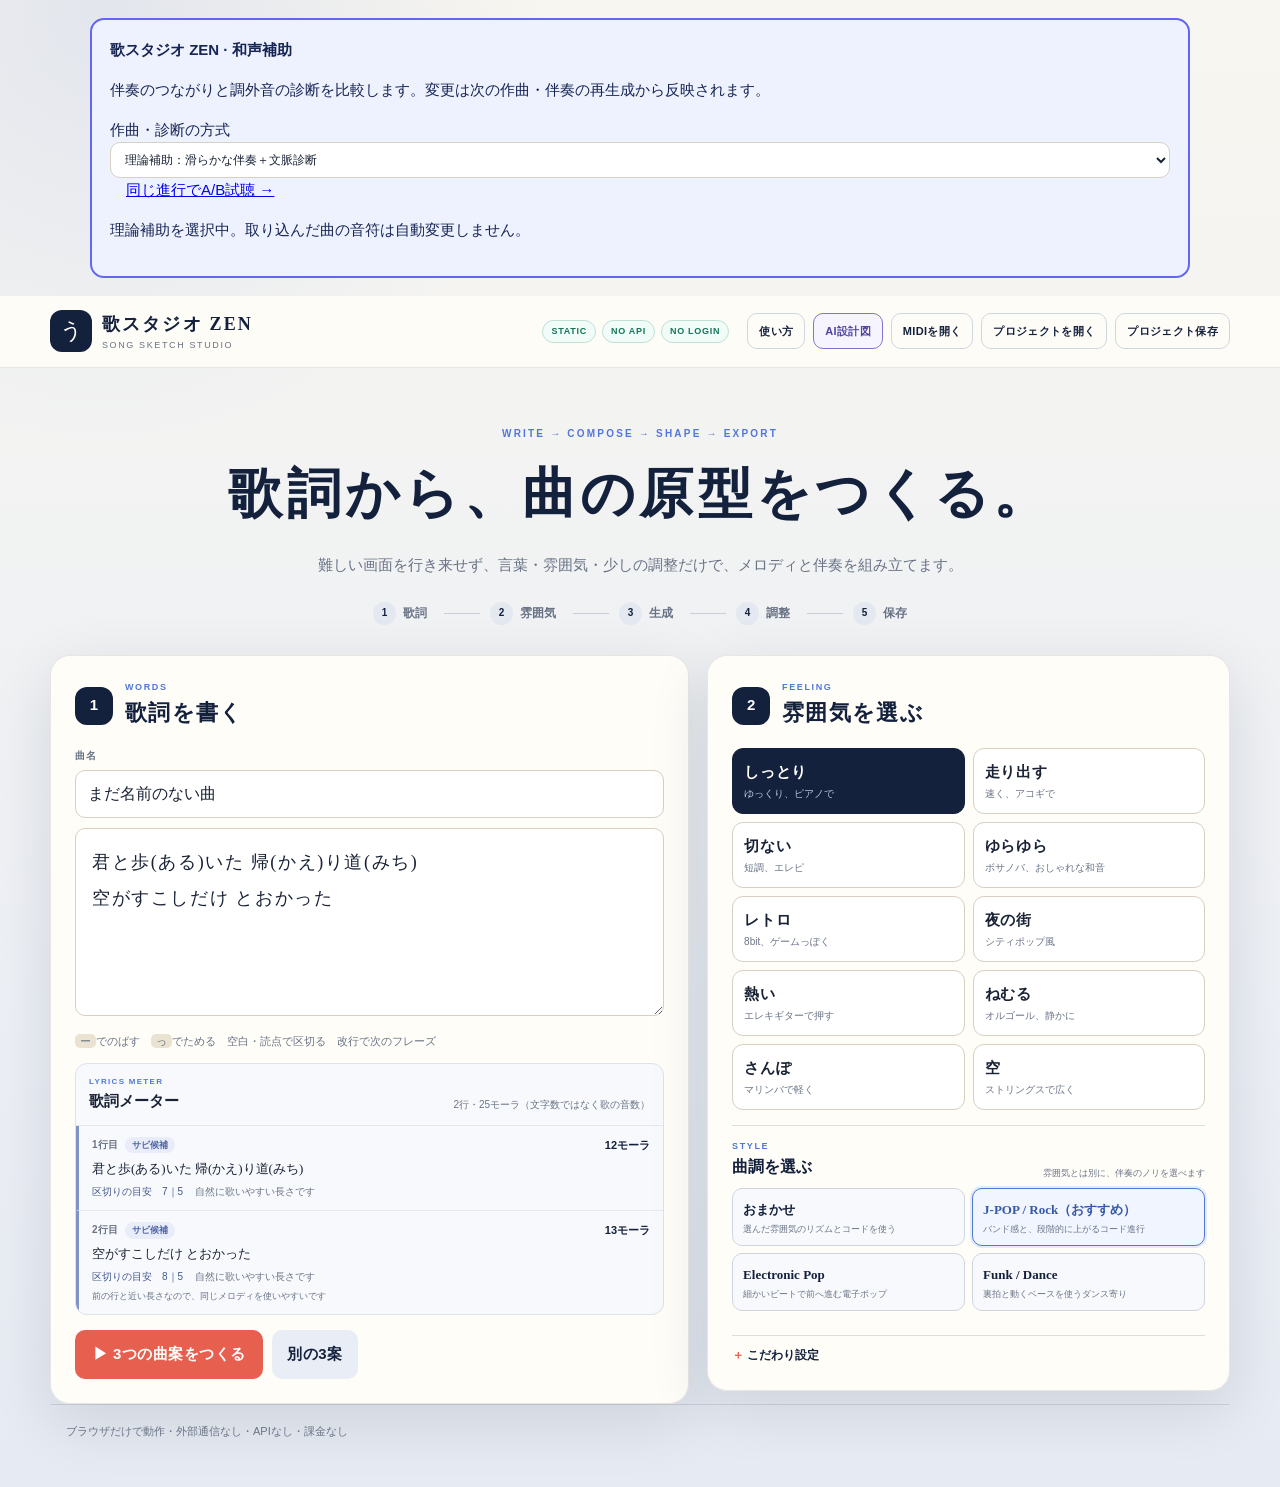
==== index.html @ c8cbc48b "Release Song Studio ZEN for browser use" ====
<!DOCTYPE html>
<html lang="ja">
<head>
<meta charset="UTF-8">
<meta name="viewport" content="width=device-width, initial-scale=1.0">
<meta name="theme-color" content="#14213d">
<title>歌スタジオ ZEN — 歌詞から曲をつくる</title>
<link rel="stylesheet" href="css/style.css">
</head>
<body>
<section style="max-width:1100px;margin:18px auto;padding:18px;background:#eef2ff;border:2px solid #6366f1;border-radius:14px;color:#172554" aria-label="和声ラボ">
  <strong>歌スタジオ ZEN · 和声補助</strong>
  <p>伴奏のつながりと調外音の診断を比較します。変更は次の作曲・伴奏の再生成から反映されます。</p>
  <label for="harmonyMode">作曲・診断の方式 </label>
  <select id="harmonyMode"><option value="enhanced">理論補助：滑らかな伴奏＋文脈診断</option><option value="original">従来の処理</option></select>
  <a href="compare.html" style="margin-left:16px">同じ進行でA/B試聴 →</a>
  <p id="harmonyModeStatus" role="status">理論補助を選択中。取り込んだ曲の音符は自動変更しません。</p>
</section>
<div class="app-shell">
  <header class="topbar">
    <a class="brand" href="index.html" aria-label="うた原稿 STUDIO ホーム">
      <span class="brand-mark">う</span>
      <span><strong>歌スタジオ ZEN</strong><small>SONG SKETCH STUDIO</small></span>
    </a>
    <div class="privacy-badges" aria-label="動作方式">
      <span>STATIC</span><span>NO API</span><span>NO LOGIN</span>
    </div>
    <div class="top-actions">
      <button class="button ghost compact" id="helpBtn">使い方</button>
      <button class="button ghost compact blueprint-launch" id="blueprintBtn">AI設計図</button>
      <input id="blueprintFile" type="file" accept=".utagenkou-blueprint.json,.json,application/json" hidden>
      <button class="button ghost compact" id="loadMidiBtn">MIDIを開く</button>
      <input id="midiFile" type="file" accept=".mid,.midi,audio/midi,audio/x-midi" hidden>
      <button class="button ghost compact" id="loadProjectBtn">プロジェクトを開く</button>
      <input id="projectFile" type="file" accept=".utagenkou.json,.json,application/json" hidden>
      <button class="button ghost compact" id="saveProjectBtn">プロジェクト保存</button>
    </div>
  </header>

  <main class="wrap">
    <section class="intro">
      <p class="eyebrow">WRITE → COMPOSE → SHAPE → EXPORT</p>
      <h1>歌詞から、曲の原型をつくる。</h1>
      <p>難しい画面を行き来せず、言葉・雰囲気・少しの調整だけで、メロディと伴奏を組み立てます。</p>
      <ol class="flow" aria-label="作曲の流れ">
        <li><span>1</span>歌詞</li><li><span>2</span>雰囲気</li><li><span>3</span>生成</li><li><span>4</span>調整</li><li><span>5</span>保存</li>
      </ol>
    </section>

    <div class="setup-grid">
      <section class="panel lyric-panel" aria-labelledby="lyricsHeading">
        <div class="section-heading">
          <span class="step-number">1</span>
          <div><p>WORDS</p><h2 id="lyricsHeading">歌詞を書く</h2></div>
        </div>
        <label class="title-label" for="titleInput">曲名</label>
        <input class="title-input" id="titleInput" value="まだ名前のない曲" maxlength="60">
        <textarea id="lyrics" spellcheck="false" aria-label="歌詞">君と歩(ある)いた 帰(かえ)り道(みち)
空がすこしだけ とおかった</textarea>
        <p class="hint"><code>ー</code>でのばす　<code>っ</code>でためる　空白・読点で区切る　改行で次のフレーズ</p>
        <section class="lyrics-meter" aria-labelledby="lyricsMeterHeading">
          <div class="meter-head">
            <div><span>LYRICS METER</span><h3 id="lyricsMeterHeading">歌詞メーター</h3></div>
            <div class="meter-head-actions">
              <small id="meterSummary">入力すると歌いやすい区切りを表示します</small>
              <button type="button" class="meter-toggle" id="meterToggleBtn" hidden>全行を表示</button>
            </div>
          </div>
          <div class="meter-list" id="count" aria-live="polite"></div>
        </section>
        <p class="warn" id="warn" hidden></p>
        <div class="compose-actions">
          <button class="button primary large" id="makeBtn"><span>▶</span> 3つの曲案をつくる</button>
          <button class="button secondary" id="reMelodyBtn">別の3案</button>
        </div>
      </section>

      <section class="panel mood-panel" aria-labelledby="moodHeading">
        <div class="section-heading">
          <span class="step-number">2</span>
          <div><p>FEELING</p><h2 id="moodHeading">雰囲気を選ぶ</h2></div>
        </div>
        <div class="moods" id="moods"></div>
        <section class="style-picker" aria-labelledby="styleHeading">
          <div class="style-picker-head">
            <div><p>STYLE</p><h3 id="styleHeading">曲調を選ぶ</h3></div>
            <small>雰囲気とは別に、伴奏のノリを選べます</small>
          </div>
          <div class="styles" id="styles"></div>
        </section>
        <div class="detail" id="detail"></div>
        <details class="tweak">
          <summary>こだわり設定</summary>
          <div class="tweak-grid">
            <label class="arrangement-template-control">曲テンプレート<select id="arrangementTemplateSel"></select><small id="arrangementTemplateNote"></small></label>
            <label>基準の音<select id="keySel" aria-label="基準の音"></select></label>
            <label>調<select id="modeSel"><option value="major">明るい調</option><option value="minor">暗い調</option></select></label>
            <label>コード進行<select id="progSel"></select></label>
            <label>リズム<select id="rhythmSel"></select></label>
            <label>メロディ<select id="motionSel"><option value="auto">雰囲気に合わせる</option><option value="smooth">なめらか</option><option value="leapy">よく跳ぶ</option></select></label>
            <label>音域<select id="rangeSel"><option value="low">低め</option><option value="middle" selected>ふつう</option><option value="high">高め</option></select></label>
            <label class="bpm-control">速さ <span id="bpmVal">80 BPM</span><input id="bpmSel" type="range" min="60" max="110" step="2"></label>
          </div>
          <button class="button ghost" id="resetTweak">雰囲気の初期設定に戻す</button>
        </details>
      </section>
    </div>

    <section class="audio-dev-panel" id="audioDevPanel" hidden aria-labelledby="audioDevHeading">
      <div>
        <p class="eyebrow">SOUNDFONT PLAYBACK</p>
        <h2 id="audioDevHeading">好きな楽器音で曲を聴く</h2>
        <p>作曲結果とMIDIは変えず、再生音源だけを切り替えます。選んだSoundFontはこの端末内だけで読み込み、外部へ送信しません。</p>
      </div>
      <label>再生バックエンド
        <select id="audioBackendSel">
          <option value="current">Current Synth</option>
          <option value="spessasynth">SpessaSynth + SoundFont</option>
        </select>
      </label>
      <label class="soundfont-file-label">ローカルSoundFont
        <input id="soundFontFile" type="file" accept=".sf2,.sf3,.dls">
        <span class="audio-cache-row">
          <span><input id="rememberSoundFont" type="checkbox" checked> この端末に記憶する</span>
          <button id="forgetSoundFont" type="button">記憶を消す</button>
        </span>
      </label>
      <div class="audio-dev-state">
        <strong id="audioBackendStatus">Current Synth</strong>
        <small>Song fingerprint: <code id="audioSongFingerprint">未生成</code></small>
      </div>
    </section>

    <section class="studio" id="studio" aria-labelledby="studioHeading" hidden>
      <div class="studio-header">
        <div>
          <p class="eyebrow">CURRENT SONG</p>
          <h2 id="studioHeading"><span id="stageName">まだ名前のない曲</span></h2>
          <p id="transportStatus">音符を上下にドラッグして、メロディを直せます。</p>
        </div>
        <div class="transport">
          <button class="button play" id="playBtn">▶ 再生</button>
          <button class="button vocal-export" id="vocalScoreBtn">NEUTRINO譜面</button>
          <button class="button ghost" id="exportBtn">MIDIを書き出す</button>
          <button class="button ghost" id="exportMixBtn">WAVを書き出す</button>
        </div>
      </div>
      <section class="candidate-chooser" id="candidateChooser" aria-labelledby="candidateHeading">
        <div>
          <p class="eyebrow">THREE SKETCHES</p>
          <h3 id="candidateHeading">まず、近い案を選ぶ</h3>
          <p>選ぶと編集する案が切り替わります。再生して比べ、近い案から整えられます。</p>
        </div>
        <div class="candidate-list" id="candidateList" aria-live="polite"></div>
      </section>
      <section class="midi-import-summary" id="midiImportSummary" hidden aria-live="polite"></section>
      <section class="midi-checkup" id="midiCheckup" hidden aria-live="polite">
        <div id="midiCheckupBody"></div>
        <button type="button" class="button ghost compact" id="midiRepairBtn" hidden>直せるところを直す</button>
      </section>
      <div class="scroller" id="scroller"><canvas id="cv" aria-label="歌詞とメロディの編集画面"></canvas></div>

      <section class="quick-shape" aria-labelledby="quickShapeHeading">
        <div>
          <p class="eyebrow">QUICK SHAPE</p>
          <h3 id="quickShapeHeading">むずかしい操作なしで整える</h3>
          <p>気になる方向だけ押してください。細かい編集は下の「もっと細かく」で開けます。</p>
        </div>
        <div class="quick-shape-actions">
          <button class="button secondary" id="motifBtn">反復を強める</button>
          <button class="button secondary" id="chorusLiftBtn">サビを少し高く</button>
          <button class="button ghost" id="newCandidatesBtn">別の3案を出す</button>
        </div>
      </section>

      <details class="advanced-tools">
        <summary><strong>もっと細かく調整</strong><span>楽器・音の高さ・コード・ドラム・NEUTRINO</span></summary>
      <div class="editors">
        <article class="editor-card instrument-card">
          <div class="instrument-title-row">
            <div class="editor-heading"><span>INSTRUMENTS</span><h3>楽器編成を選ぶ</h3></div>
            <label class="ensemble-label">編成テンプレート<select id="ensembleSel"></select></label>
          </div>
          <p>各パートの楽器を別々に選べます。チェックを外すと、そのパートは再生とMIDI出力から外れます。</p>
          <p id="arrangementLayerNote" class="arrangement-layer-note" hidden></p>
          <div class="instrument-grid">
            <label class="track-control">
              <span><input type="checkbox" id="melodyEnabled" checked> メロディ</span>
              <select id="melodyInstrument"></select>
            </label>
            <label class="track-control">
              <span><input type="checkbox" id="chordEnabled" checked> コード</span>
              <select id="chordInstrument"></select>
            </label>
            <label class="track-control">
              <span><input type="checkbox" id="bassEnabled" checked> ベース</span>
              <select id="bassInstrument"></select>
            </label>
            <label class="track-control">
              <span><input type="checkbox" id="drumEnabled" checked> ドラム</span>
              <select id="drumKit"></select>
            </label>
          </div>
        </article>

        <article class="editor-card vocal-card">
          <div class="editor-heading"><span>NEUTRINO VOCAL</span><h3>歌声を重ねる</h3></div>
          <p>このツールから譜面を渡し、NEUTRINOが作ったWAVを戻します。外部通信はありません。</p>
          <div class="vocal-flow">
            <div><b>1</b><button class="button vocal-export" id="vocalScoreBtn2">MusicXMLを保存</button><small>NEUTRINO用の歌詞入り譜面</small></div>
            <span>→</span>
            <div><b>2</b><strong>別のPCソフトで歌声生成</strong><small>NEUTRINO等は別途用意（このページには含みません）</small></div>
            <span>→</span>
            <div><b>3</b><button class="button secondary" id="vocalFileBtn">歌声WAVを開く</button><small id="vocalStatus">歌声はまだありません</small></div>
          </div>
          <input id="vocalFile" type="file" accept=".wav,audio/wav,audio/x-wav" hidden>
          <div class="vocal-controls">
            <label>WAV先頭の空白<select id="vocalLeadSel"><option value="16" selected>1小節（推奨）</option><option value="0">空白なし</option><option value="8">2拍</option></select></label>
            <label>歌声音量 <span id="vocalVolumeVal">100%</span><input id="vocalVolume" type="range" min="0" max="150" value="100" step="5"></label>
            <button class="button ghost" id="removeVocalBtn" disabled>歌声を外す</button>
          </div>
          <p class="vocal-note">歌声WAVを読み込むと、再生時だけメロディ楽器を消音して伴奏と重ねます。MIDIにはメロディを残します。スマホでは作成済みのWAVを選んでください。</p>
        </article>

        <article class="editor-card melody-card">
          <div class="editor-heading"><span>MELODY</span><h3>メロディを整える</h3></div>
          <p>音符は譜面上で上下にドラッグできます。全体の高さはボタンで調整できます。</p>
          <div class="nudge-grid">
            <button class="button ghost" id="melodyOctaveDown">−1オクターブ</button>
            <button class="button ghost" id="melodyDown">少し低く</button>
            <button class="button ghost" id="melodyUp">少し高く</button>
            <button class="button ghost" id="melodyOctaveUp">＋1オクターブ</button>
          </div>
        </article>

        <article class="editor-card chord-card">
          <div class="editor-heading"><span>CHORDS</span><h3>コードを選ぶ</h3></div>
          <p>小節ごとの響きを変えます。メロディはそのまま残ります。</p>
          <div class="chord-editor" id="chordEditor"></div>
        </article>

        <article class="editor-card drum-card">
          <div class="editor-heading"><span>RHYTHM</span><h3>ドラムを打ち込む</h3></div>
          <p>16個のマスが1小節です。押した場所を曲全体のリズムとして繰り返します。</p>
          <div class="drum-grid" id="drumGrid"></div>
        </article>
      </div>
      </details>
    </section>
  </main>

  <footer>
    <span>ブラウザだけで動作・外部通信なし・APIなし・課金なし</span>
  </footer>
</div>

<dialog class="help-dialog" id="helpDialog" aria-labelledby="helpHeading">
  <div class="help-dialog-head">
    <div><p class="eyebrow">QUICK START</p><h2 id="helpHeading">30秒で曲をつくる</h2></div>
    <button type="button" class="dialog-close" id="helpCloseBtn" aria-label="使い方を閉じる">×</button>
  </div>
  <ol class="help-steps">
    <li><b>手元のMIDIを開く場合</b><span>上部の「MIDIを開く」から選ぶと、各トラック・楽器番号・Velocity・ドラムを保ったまま再生できます。</span></li>
    <li><b>歌詞を書く</b><span>改行ごとに歌のフレーズになります。読めない漢字だけ <code>未来(みらい)</code> のように読みを付けます。</span></li>
    <li><b>雰囲気を選ぶ</b><span>最初は「こだわり設定」を開かなくても大丈夫です。</span></li>
    <li><b>3つの曲案をつくる</b><span>A・B・Cを再生して、いちばん近い案を選びます。</span></li>
    <li><b>少しだけ整える</b><span>「反復を強める」「サビを少し高く」、または音符の上下ドラッグを使います。</span></li>
    <li><b>保存する</b><span>MIDIは他の作曲ソフトへ、MusicXMLはNEUTRINOへ渡せます。</span></li>
  </ol>
  <p class="help-safety">このアプリはブラウザ内だけで動きます。外部通信・API契約・ログイン・利用料金はありません。</p>
  <button type="button" class="button primary" id="helpStartBtn">歌詞から始める</button>
</dialog>

<dialog class="help-dialog blueprint-dialog" id="blueprintDialog" aria-labelledby="blueprintHeading">
  <div class="help-dialog-head">
    <div>
      <p class="eyebrow">AI SONG BLUEPRINT</p>
      <h2 id="blueprintHeading">GPT / Geminiの曲案を開く</h2>
    </div>
    <button type="button" class="dialog-close" id="blueprintCloseBtn" aria-label="AI設計図を閉じる">×</button>
  </div>
  <p class="blueprint-intro">Codex・ClaudeなどのAIに専用JSONを書いてもらい、ここへ貼ります。音符を検査し、楽器で試聴してMIDIへ保存できます。歌声生成ソフト用の譜面も書き出せます。</p>
  <div class="blueprint-flow" aria-label="AI設計図の使い方">
    <span><b>1</b> 指示をコピー</span><i>→</i><span><b>2</b> AIへ依頼</span><i>→</i><span><b>3</b> JSONを貼る</span><i>→</i><span><b>4</b> 曲を開く</span>
  </div>
  <label class="blueprint-text-label" for="blueprintText">UtaGenkou Song Blueprint v1</label>
  <textarea id="blueprintText" class="blueprint-text" spellcheck="false" placeholder="ここへJSONを貼り付けてください"></textarea>
  <div class="blueprint-status" id="blueprintStatus" role="status" aria-live="polite">まだ設計図は開いていません。</div>
  <div class="blueprint-tools">
    <button type="button" class="button ghost" id="blueprintPromptBtn">GPT / Gemini用指示をコピー</button>
    <button type="button" class="button ghost" id="blueprintSampleBtn">見本を入れる</button>
    <button type="button" class="button ghost" id="blueprintFileBtn">JSONファイルを開く</button>
  </div>
  <p class="help-safety">コピー＆ペーストは手動です。このアプリからAI・API・外部サイトへ通信せず、ログインや追加料金もありません。</p>
  <div class="blueprint-actions">
    <button type="button" class="button ghost" id="blueprintCancelBtn">キャンセル</button>
    <button type="button" class="button primary" id="blueprintApplyBtn">この設計図を開く</button>
  </div>
</dialog>

<div class="toast" id="toast" role="status" aria-live="polite" hidden></div>

<script src="js/theory.js"></script>
<script src="js/mora.js"></script>
<script src="js/lyrics-analyzer.js"></script>
<script src="data/presets.js"></script>
<script src="data/styles.js"></script>
<script src="js/compose.js"></script>
<script src="js/vocal-timing.js"></script>
<script src="js/performance-pass.js"></script>
<script src="js/arrangement-template.js"></script>
<script src="js/song-sketch.js"></script>
<script src="js/smf.js"></script>
<script src="js/musicxml.js"></script>
<script src="js/midi-doctor.js"></script>
<script src="js/harmony-lab.js"></script>
<script>document.getElementById('harmonyMode').addEventListener('change', function () { UG.harmonyLab.enabled = this.value === 'enhanced'; document.getElementById('harmonyModeStatus').textContent = (UG.harmonyLab.enabled ? '理論補助' : '従来の処理') + 'を選択中。次の作曲・伴奏再生成／診断から反映します。'; });</script>
<script src="js/audio.js"></script>
<script src="js/vocal-track.js"></script>
<script src="js/wav-export.js"></script>
<script src="js/playback-engine.js"></script>
<script src="js/editor.js"></script>
<script src="js/blueprint.js"></script>
<script src="js/project.js"></script>
<script src="js/view.js"></script>
<script src="js/main.js"></script>
</body>
</html>
---- css/style.css ----
:root{
  --ink:#14213d;
  --ink-2:#263a60;
  --paper:#f6f2e8;
  --paper-2:#ebe3d2;
  --white:#fffdf8;
  --coral:#e75f4f;
  --coral-2:#f07968;
  --mint:#3ca786;
  --blue:#5177d8;
  --text:#192335;
  --muted:#697386;
  --line:#d8d0c1;
  --shadow:0 18px 60px rgba(20,33,61,.12);
  --mincho:"Hiragino Mincho ProN","Yu Mincho",YuMincho,"MS PMincho",serif;
  --gothic:"Hiragino Sans","Hiragino Kaku Gothic ProN","Yu Gothic",YuGothic,sans-serif;
  --ai:var(--ink);--ai-2:var(--ink-2);--ai-3:#344a72;
  --kami:var(--paper);--kami-2:var(--paper-2);--shu:var(--coral);--shu-2:var(--coral-2);
  --sumi:var(--text);--mizu:#3e7c93;
}

*{box-sizing:border-box;-webkit-tap-highlight-color:transparent}
html{scroll-behavior:smooth}
html,body{margin:0;min-height:100%}
body{
  color:var(--text);background:
    radial-gradient(circle at 8% 0%,rgba(81,119,216,.13),transparent 28rem),
    linear-gradient(180deg,#f8f6f0 0,#eceff5 68%,#e6eaf2 100%);
  font-family:var(--gothic);font-size:15px;line-height:1.65;
}
button,input,select,textarea{font:inherit}
button{cursor:pointer}
.app-shell{min-height:100vh}
.wrap{width:min(1180px,calc(100% - 32px));margin:0 auto}

.topbar{
  min-height:72px;padding:12px max(18px,calc((100% - 1180px)/2));
  background:rgba(255,253,248,.91);backdrop-filter:blur(16px);
  border-bottom:1px solid rgba(20,33,61,.1);display:flex;align-items:center;gap:18px;
  position:sticky;top:0;z-index:20;
}
.brand{display:flex;align-items:center;gap:10px;color:var(--ink);text-decoration:none;margin-right:auto}
.brand-mark{display:grid;place-items:center;width:42px;height:42px;border-radius:12px;background:var(--ink);color:#fff;font-family:var(--mincho);font-size:22px}
.brand strong{display:block;font-family:var(--mincho);font-size:18px;letter-spacing:.12em}
.brand small{display:block;color:var(--muted);font-size:9px;letter-spacing:.18em;margin-top:-2px}
.privacy-badges{display:flex;gap:6px}
.privacy-badges span{border:1px solid #bddfd4;background:#f1fbf8;color:#18745b;border-radius:999px;padding:3px 8px;font-size:9px;font-weight:700;letter-spacing:.08em}
.top-actions{display:flex;gap:8px}

.intro{padding:58px 0 30px;text-align:center}
.eyebrow{margin:0 0 8px;color:var(--blue);font-size:10px;font-weight:800;letter-spacing:.22em}
.intro h1{font-family:var(--mincho);font-size:clamp(30px,5vw,54px);font-weight:600;letter-spacing:.08em;margin:0;color:var(--ink)}
.intro>p:not(.eyebrow){max-width:680px;margin:14px auto 22px;color:var(--muted)}
.flow{list-style:none;display:flex;justify-content:center;align-items:center;gap:0;margin:24px 0 0;padding:0}
.flow li{display:flex;align-items:center;gap:7px;color:var(--muted);font-size:12px;font-weight:700}
.flow li:not(:last-child)::after{content:"";width:36px;height:1px;background:#c8ceda;margin:0 10px}
.flow span{display:grid;place-items:center;width:23px;height:23px;border-radius:50%;background:#e4e8f1;color:var(--ink);font-size:10px}

.setup-grid{display:grid;grid-template-columns:minmax(0,1.1fr) minmax(360px,.9fr);gap:18px;align-items:start}
.panel,.studio{background:rgba(255,253,248,.97);border:1px solid rgba(20,33,61,.1);border-radius:20px;box-shadow:var(--shadow)}
.panel{padding:24px}
.section-heading{display:flex;align-items:center;gap:12px;margin-bottom:17px}
.section-heading p,.editor-heading span{margin:0;color:var(--blue);font-size:9px;font-weight:800;letter-spacing:.18em}
.section-heading h2,.studio h2,.editor-heading h3{margin:0;color:var(--ink);font-family:var(--mincho);font-weight:600;letter-spacing:.06em}
.section-heading h2{font-size:22px}
.step-number{display:grid;place-items:center;width:38px;height:38px;border-radius:12px;background:var(--ink);color:#fff;font-weight:800}

.title-label{display:block;color:var(--muted);font-size:10px;font-weight:800;letter-spacing:.12em;margin-bottom:5px}
.title-input,textarea,select{border:1px solid var(--line);background:#fff;color:var(--text);border-radius:10px}
.title-input{width:100%;padding:10px 12px;margin-bottom:10px;font-family:var(--mincho);font-size:16px}
textarea{width:100%;min-height:188px;resize:vertical;padding:15px 16px;font-family:var(--mincho);font-size:18px;line-height:2;letter-spacing:.09em}
textarea:focus,.title-input:focus,select:focus{outline:2px solid rgba(81,119,216,.45);outline-offset:1px;border-color:var(--blue)}
.hint{font-size:11px;color:var(--muted);margin:8px 0 0}
.hint code{background:var(--paper-2);border-radius:5px;padding:1px 5px;font-family:var(--mincho)}
.lyrics-meter{margin:13px 0 0;border:1px solid #dce1ea;border-radius:12px;background:#f8f9fc;overflow:hidden}
.meter-head{display:flex;align-items:end;justify-content:space-between;gap:12px;padding:11px 13px;border-bottom:1px solid #e3e6ed}
.meter-head span{display:block;color:var(--blue);font-size:8px;font-weight:800;letter-spacing:.16em}
.meter-head h3{font-family:var(--mincho);font-size:15px;margin:1px 0 0}
.meter-head small{color:var(--muted);font-size:10px;text-align:right}
.meter-head-actions{display:flex;flex-direction:column;align-items:flex-end;gap:5px}
.meter-toggle{border:0;background:transparent;color:var(--blue);padding:0;font-size:10px;font-weight:800;cursor:pointer}
.meter-toggle:hover{text-decoration:underline}.meter-toggle[hidden]{display:none}
.meter-list{display:grid;gap:0}
.meter-list.is-collapsed .meter-row:nth-child(n+7){display:none}
.meter-row{padding:10px 13px;border-bottom:1px solid #e7e9ef;border-left:3px solid #7f93c9}
.meter-row:last-child{border-bottom:0}.meter-row.busy{border-left-color:#d29a3a}.meter-row.crowded{border-left-color:#c96658}
.meter-line{display:flex;align-items:center;gap:7px}.meter-line b{font-size:10px;color:var(--muted)}
.meter-line strong{margin-left:auto;font-size:11px;color:var(--ink)}
.meter-section{border-radius:20px;background:#e8edf9;color:#5066a6;padding:1px 7px;font-size:9px;font-weight:700}
.meter-text{font-family:var(--mincho);font-size:13px;margin:4px 0;white-space:nowrap;overflow:hidden;text-overflow:ellipsis}
.meter-detail{display:flex;flex-wrap:wrap;gap:5px 12px;font-size:10px}.meter-groups{color:#42578d}.meter-density{color:var(--muted)}
.meter-row>small{display:block;margin-top:4px;color:#657085;font-size:9px}.meter-empty{margin:0;padding:12px;color:var(--muted);font-size:11px}
.warn{background:#fff0ed;color:#a8372b;border-left:3px solid var(--coral);padding:8px 11px;border-radius:6px;font-size:12px}
.compose-actions{display:flex;gap:9px;flex-wrap:wrap;margin-top:15px}

.button{border:0;border-radius:10px;padding:10px 15px;background:var(--ink);color:#fff;font-weight:700;letter-spacing:.03em;transition:transform .12s,background .12s,box-shadow .12s}
.button:hover{background:var(--ink-2);box-shadow:0 7px 18px rgba(20,33,61,.16)}
.button:active{transform:translateY(1px)}
.button:focus-visible{outline:3px solid rgba(81,119,216,.4);outline-offset:2px}
.button.primary{background:var(--coral)}.button.primary:hover{background:var(--coral-2)}
.button.secondary{background:#e9edf5;color:var(--ink)}
.button.vocal-export{background:#6357b9}.button.vocal-export:hover{background:#5146a3}
.button.ghost{background:transparent;color:var(--ink);border:1px solid #cfd5df}.button.ghost:hover{background:#eef1f6;box-shadow:none}
.button.large{padding:12px 18px}.button.compact{padding:8px 11px;font-size:11px}.button.play{background:var(--blue)}

.moods{display:grid;grid-template-columns:repeat(2,minmax(0,1fr));gap:8px}
.mood{border:1px solid var(--line);border-radius:11px;background:#fff;color:var(--text);padding:10px 11px;text-align:left;min-height:66px}
.mood:hover{border-color:#9aaad2;background:#f7f8fb}
.mood strong{display:block;font-family:var(--mincho);font-size:15px;letter-spacing:.05em}.mood small{display:block;color:var(--muted);font-size:10px;margin-top:2px}
.mood[aria-pressed="true"]{background:var(--ink);border-color:var(--ink);color:#fff}.mood[aria-pressed="true"] small{color:#bcc7dc}
.style-picker{margin-top:15px;padding-top:13px;border-top:1px solid #e0ddd5}
.style-picker-head{display:flex;align-items:end;justify-content:space-between;gap:12px;margin-bottom:8px}
.style-picker-head p{margin:0;color:var(--blue);font-size:9px;font-weight:800;letter-spacing:.18em}
.style-picker-head h3{margin:0;color:var(--ink);font-family:var(--mincho);font-size:16px;font-weight:600}
.style-picker-head small{max-width:210px;color:var(--muted);font-size:9px;text-align:right}
.styles{display:grid;grid-template-columns:repeat(2,minmax(0,1fr));gap:7px}
.style-option{border:1px solid #cfd5df;border-radius:10px;background:#f8f9fc;color:var(--ink);padding:9px 10px;text-align:left;min-height:58px}
.style-option:hover{border-color:#8498ca;background:#fff}
.style-option strong{display:block;font-family:var(--mincho);font-size:13px}.style-option small{display:block;margin-top:2px;color:var(--muted);font-size:9px;line-height:1.4}
.style-option[aria-pressed="true"]{border-color:var(--blue);box-shadow:0 0 0 2px rgba(81,119,216,.14);background:#f1f5ff}
.style-option[aria-pressed="true"] strong{color:#3659aa}
.detail{display:flex;flex-wrap:wrap;gap:6px;margin-top:11px;color:var(--muted);font-size:11px}
.detail span{background:#edf0f6;color:#63708a;border-radius:5px;padding:2px 6px;font-size:9px;font-weight:800;letter-spacing:.08em;margin-right:-2px}
.tweak{border-top:1px solid #e0ddd5;margin-top:13px;padding-top:10px}
.tweak summary{cursor:pointer;color:var(--ink);font-weight:700;font-size:12px;list-style:none}.tweak summary::before{content:"＋ ";color:var(--coral)}.tweak[open] summary::before{content:"− "}
.tweak-grid{display:grid;grid-template-columns:repeat(2,minmax(0,1fr));gap:10px;margin:13px 0}
.tweak-grid label{display:flex;flex-direction:column;gap:4px;color:var(--muted);font-size:10px;font-weight:700;letter-spacing:.06em}
.arrangement-template-control{grid-column:1/-1}.arrangement-template-control small{display:block;margin-top:6px;color:var(--muted);font-weight:500;line-height:1.5;letter-spacing:0}.arrangement-layer-note{margin:10px 0 0;padding:10px 12px;border-radius:10px;background:#eef4ff;color:#31466d}
select{width:100%;padding:9px 10px;font-size:12px}.bpm-control span{color:var(--ink);font-family:var(--mincho);font-size:12px}.bpm-control input{width:100%;accent-color:var(--coral)}

.studio{margin:22px 0 36px;overflow:hidden}
.studio[hidden]{display:none}
.audio-dev-panel{margin:22px 0 0;padding:18px 20px;border:1px dashed #8698c4;border-radius:15px;background:#f3f6fd;display:grid;grid-template-columns:minmax(260px,1fr) 190px minmax(240px,.75fr);gap:16px;align-items:end}
.audio-dev-panel[hidden]{display:none}.audio-dev-panel h2{margin:0;color:var(--ink);font-family:var(--mincho);font-size:19px}.audio-dev-panel p:not(.eyebrow){margin:4px 0 0;color:var(--muted);font-size:10px}.audio-dev-panel>label{display:flex;flex-direction:column;gap:5px;color:var(--muted);font-size:10px;font-weight:800}.audio-dev-panel input[type="file"]{max-width:100%;font-size:10px}.audio-dev-state{display:flex;flex-direction:column;gap:2px}.audio-dev-state strong{color:var(--ink);font-size:12px}.audio-dev-state small{color:var(--muted);font-size:9px}.audio-dev-state code{color:#42578d}
.audio-cache-row{display:flex;align-items:center;justify-content:space-between;gap:8px;font-size:9px;font-weight:600}.audio-cache-row>span{display:flex;align-items:center;gap:3px}.audio-cache-row button{border:1px solid var(--line);border-radius:7px;background:#fff;color:var(--muted);padding:4px 7px;font:inherit;cursor:pointer}.audio-cache-row button:hover{color:var(--ink);border-color:#9daed4}.audio-cache-row button:disabled,.audio-cache-row input:disabled{opacity:.5;cursor:not-allowed}
.audio-dev-panel.has-builtin-soundfont .soundfont-file-label{display:none}
.studio-header{display:flex;justify-content:space-between;align-items:center;gap:16px;padding:22px 24px;border-bottom:1px solid #e1ded6}
.studio-header h2{font-size:25px}.studio-header>div>p:last-child{margin:5px 0 0;color:var(--muted);font-size:12px}
.transport{display:flex;gap:8px;flex-wrap:wrap}
.candidate-chooser{display:grid;grid-template-columns:minmax(190px,.45fr) minmax(0,1fr);gap:18px;align-items:center;padding:18px 24px;background:linear-gradient(135deg,#f7f4eb,#f3f6fc);border-bottom:1px solid #dadde5}
.candidate-chooser h3,.quick-shape h3{margin:0;color:var(--ink);font-family:var(--mincho);font-size:18px;font-weight:600;letter-spacing:.05em}
.candidate-chooser p:not(.eyebrow),.quick-shape p:not(.eyebrow){margin:4px 0 0;color:var(--muted);font-size:10px}
.candidate-list{display:grid;grid-template-columns:repeat(3,minmax(0,1fr));gap:8px}
.candidate-option{position:relative;display:grid;grid-template-columns:auto 1fr;gap:8px;align-items:center;min-height:70px;padding:10px 11px;border:1px solid #cfd5df;border-radius:12px;background:#fff;color:var(--ink);text-align:left}
.candidate-option:hover{border-color:#8498ca;background:#fafbfe}.candidate-option[aria-pressed="true"]{border-color:var(--blue);box-shadow:0 0 0 2px rgba(81,119,216,.16);background:#f4f7ff}
.candidate-letter{display:grid;place-items:center;width:30px;height:30px;border-radius:9px;background:#e8edf8;color:#405ba0;font-weight:900}.candidate-option[aria-pressed="true"] .candidate-letter{background:var(--blue);color:#fff}
.candidate-copy strong{display:block;font-family:var(--mincho);font-size:14px}.candidate-copy small{display:block;margin-top:2px;color:var(--muted);font-size:9px;line-height:1.45}
.midi-import-summary{padding:14px 24px;border-bottom:1px solid #d9dfeb;background:#f2f6ff;color:#314469;font-size:12px;line-height:1.7}
.midi-import-summary strong{display:block;color:var(--ink);font-size:14px}.midi-track-chips{display:flex;flex-wrap:wrap;gap:6px;margin-top:7px}.midi-track-chips span{padding:3px 7px;border:1px solid #cbd6ed;border-radius:999px;background:#fff;font-size:10px}
.studio.imported-midi .candidate-chooser,.studio.imported-midi .quick-shape,.studio.imported-midi .instrument-card,.studio.imported-midi .chord-card,.studio.imported-midi .drum-card{display:none}
.quick-shape{display:flex;justify-content:space-between;align-items:center;gap:18px;padding:17px 24px;border-bottom:1px solid #e1ded6;background:#fffdf8}
.quick-shape-actions{display:flex;gap:7px;flex-wrap:wrap;justify-content:flex-end}.quick-shape-actions .button{font-size:10px;padding:8px 11px}
.scroller{overflow-x:auto;overflow-y:hidden;background:var(--paper);border-bottom:1px solid #dad5ca;-webkit-overflow-scrolling:touch}
canvas{display:block;touch-action:pan-x pan-y}
.advanced-tools{border:0;background:#fffdf8}.advanced-tools>summary{display:flex;align-items:center;justify-content:space-between;gap:12px;padding:16px 24px;cursor:pointer;color:var(--ink);border-bottom:1px solid #e1ded6;list-style:none}.advanced-tools>summary::-webkit-details-marker{display:none}.advanced-tools>summary::after{content:"＋";color:var(--coral);font-size:18px}.advanced-tools[open]>summary::after{content:"−"}.advanced-tools>summary strong{font-family:var(--mincho);font-size:16px}.advanced-tools>summary span{margin-left:auto;color:var(--muted);font-size:10px}
.editors{display:grid;grid-template-columns:.8fr 1.15fr;gap:0;border-top:1px solid #e1ded6}
.editor-card{padding:22px;border-right:1px solid #e1ded6;border-bottom:1px solid #e1ded6;min-width:0}
.instrument-card,.vocal-card,.drum-card{grid-column:1/-1;border-right:0}.editor-card:nth-child(4){border-right:0}.editor-card:last-child{border-bottom:0}
.editor-heading h3{font-size:18px}.editor-card>p{color:var(--muted);font-size:11px;margin:7px 0 14px}
.instrument-title-row{display:flex;justify-content:space-between;align-items:end;gap:18px}.ensemble-label{display:flex;align-items:center;gap:8px;color:var(--muted);font-size:10px;font-weight:800}.ensemble-label select{min-width:190px}
.instrument-grid{display:grid;grid-template-columns:repeat(4,minmax(0,1fr));gap:8px}.track-control{display:flex;flex-direction:column;gap:6px;padding:10px;border:1px solid #dfe2e9;border-radius:11px;background:#f8f9fb}.track-control>span{font-size:11px;font-weight:800;color:var(--ink)}.track-control input{accent-color:var(--coral);vertical-align:-2px}
.vocal-card{background:linear-gradient(135deg,rgba(99,87,185,.08),rgba(255,253,248,.8))}.vocal-flow{display:grid;grid-template-columns:1fr auto 1fr auto 1fr;align-items:stretch;gap:9px}.vocal-flow>div{position:relative;display:flex;flex-direction:column;justify-content:center;gap:5px;min-height:88px;padding:12px 12px 12px 42px;border:1px solid #dedbef;border-radius:12px;background:rgba(255,255,255,.74)}.vocal-flow>div>b{position:absolute;left:12px;top:12px;display:grid;place-items:center;width:22px;height:22px;border-radius:50%;background:#6357b9;color:#fff;font-size:10px}.vocal-flow>div>strong{font-family:var(--mincho);font-size:13px}.vocal-flow small{color:var(--muted);font-size:9px}.vocal-flow>span{align-self:center;color:#9b94c9}.vocal-flow .button{font-size:11px;padding:8px 10px}.vocal-controls{display:grid;grid-template-columns:1fr 1fr auto;gap:10px;align-items:end;margin-top:12px}.vocal-controls label{display:flex;flex-direction:column;gap:4px;color:var(--muted);font-size:10px;font-weight:800}.vocal-controls label span{color:var(--ink)}.vocal-controls input{width:100%;accent-color:#6357b9}.vocal-note{margin-bottom:0!important;color:#6357b9!important}
.nudge-grid{display:grid;grid-template-columns:repeat(2,minmax(0,1fr));gap:7px}.nudge-grid .button{font-size:11px;padding:9px}
.chord-editor{display:grid;grid-template-columns:repeat(4,minmax(0,1fr));gap:7px}
.chord-slot{display:flex;flex-direction:column;gap:3px}.chord-slot label{font-size:9px;color:var(--muted);font-weight:800;letter-spacing:.1em}.chord-slot select{font-family:var(--mincho);font-size:13px;padding:8px}
.drum-grid{display:grid;grid-template-columns:72px repeat(16,minmax(22px,1fr));gap:4px;align-items:center;overflow-x:auto;padding-bottom:4px}
.drum-label{font-size:10px;color:var(--muted);font-weight:800}.drum-step{width:100%;min-width:24px;aspect-ratio:1;border:1px solid #d5d9e1;border-radius:6px;background:#f0f2f6;padding:0}.drum-step:hover{background:#dfe5f0}.drum-step[aria-pressed="true"]{background:var(--coral);border-color:var(--coral)}.drum-step.beat{border-left:2px solid #aab3c4}

footer{max-width:1180px;margin:0 auto 30px;padding:17px 16px;border-top:1px solid rgba(20,33,61,.12);display:flex;justify-content:space-between;gap:12px;color:var(--muted);font-size:11px}
footer a{color:var(--blue)}
.toast{position:fixed;right:18px;bottom:18px;z-index:50;background:var(--ink);color:#fff;border-radius:12px;padding:12px 16px;box-shadow:0 15px 40px rgba(20,33,61,.3);font-size:12px;max-width:340px}
.help-dialog{width:min(620px,calc(100% - 28px));max-height:calc(100vh - 32px);overflow:auto;border:0;border-radius:20px;background:#fffdf8;color:var(--text);padding:24px;box-shadow:0 28px 80px rgba(20,33,61,.3)}
.help-dialog::backdrop{background:rgba(20,33,61,.48);backdrop-filter:blur(3px)}
.help-dialog-head{display:flex;align-items:flex-start;justify-content:space-between;gap:16px}.help-dialog-head h2{margin:0;color:var(--ink);font-family:var(--mincho);font-size:25px}.help-dialog-head .eyebrow{margin-bottom:3px}
.dialog-close{border:1px solid var(--line);border-radius:50%;background:#fff;color:var(--muted);width:34px;height:34px;font-size:20px;line-height:1;cursor:pointer}.dialog-close:hover{color:var(--ink);background:#f0f2f6}
.help-steps{list-style:none;counter-reset:help-step;display:grid;gap:9px;margin:19px 0;padding:0}.help-steps li{counter-increment:help-step;position:relative;padding:11px 12px 11px 48px;border:1px solid #dfe2e9;border-radius:12px;background:#f8f9fc}.help-steps li::before{content:counter(help-step);position:absolute;left:13px;top:12px;display:grid;place-items:center;width:25px;height:25px;border-radius:8px;background:var(--ink);color:#fff;font-size:10px;font-weight:900}.help-steps b{display:block;color:var(--ink);font-family:var(--mincho);font-size:14px}.help-steps span{display:block;margin-top:2px;color:var(--muted);font-size:11px;line-height:1.65}.help-steps code{background:#eceff5;border-radius:4px;padding:1px 4px}
.help-safety{margin:0 0 16px;padding:10px 12px;border-left:3px solid #3eaa8a;border-radius:7px;background:#f0faf7;color:#39685d;font-size:11px;line-height:1.7}
.blueprint-launch{border-color:#8074cb!important;color:#5145a1!important;background:#f6f4ff!important}.blueprint-launch:hover{background:#ece9ff!important}
.blueprint-dialog{width:min(820px,calc(100% - 28px))}.blueprint-intro{margin:13px 0;color:var(--muted);font-size:12px;line-height:1.8}.blueprint-flow{display:flex;align-items:center;justify-content:center;gap:8px;flex-wrap:wrap;margin:13px 0 16px;padding:10px;border-radius:11px;background:#f1f4fb;color:#42506d;font-size:10px}.blueprint-flow span{display:flex;align-items:center;gap:5px}.blueprint-flow b{display:grid;place-items:center;width:21px;height:21px;border-radius:50%;background:#6357b9;color:#fff;font-size:9px}.blueprint-flow i{color:#9aa5bd;font-style:normal}.blueprint-text-label{display:block;margin-bottom:6px;color:var(--ink);font-size:11px;font-weight:800}.blueprint-text{display:block;width:100%;min-height:310px;resize:vertical;border:1px solid #cfd5df;border-radius:12px;background:#fbfcff;color:#1e2a42;padding:13px;font:11px/1.6 Consolas,"Cascadia Mono",monospace;tab-size:2}.blueprint-text:focus{outline:2px solid rgba(99,87,185,.22);border-color:#6357b9}.blueprint-status{margin:10px 0;padding:9px 11px;border-radius:9px;background:#f0f2f6;color:var(--muted);font-size:11px;line-height:1.6}.blueprint-status[data-kind="error"]{background:#fff0f1;color:#8c2f39}.blueprint-status[data-kind="ok"]{background:#edf9f4;color:#26664f}.blueprint-tools,.blueprint-actions{display:flex;gap:8px;flex-wrap:wrap}.blueprint-tools{margin:10px 0 14px}.blueprint-tools .button{font-size:10px;padding:8px 10px}.blueprint-actions{justify-content:flex-end}.blueprint-actions .button{min-width:130px}

@media(max-width:900px){
  .setup-grid{grid-template-columns:1fr}.audio-dev-panel{grid-template-columns:1fr 1fr}.audio-dev-panel>div:first-child{grid-column:1/-1}.editors{grid-template-columns:1fr}.editor-card,.editor-card:nth-child(4){border-right:0}.instrument-card,.vocal-card,.drum-card{grid-column:auto}.instrument-grid{grid-template-columns:repeat(2,minmax(0,1fr))}.vocal-flow{grid-template-columns:1fr}.vocal-flow>span{display:none}.vocal-controls{grid-template-columns:1fr 1fr}
  .chord-editor{grid-template-columns:repeat(2,minmax(0,1fr))}
}
@media(max-width:680px){
  .topbar{position:static;flex-wrap:wrap}.privacy-badges{order:3;width:100%}.top-actions{margin-left:auto}.top-actions .button{font-size:10px;padding:7px 8px}
  .wrap{width:min(100% - 20px,1180px)}.intro{padding:34px 0 20px}.intro h1{font-size:31px}.flow{flex-wrap:wrap;row-gap:8px}.flow li:not(:last-child)::after{width:8px;margin:0 4px}.flow li{font-size:9px}.flow span{font-size:10px}
  .panel{padding:17px;border-radius:15px}.moods{grid-template-columns:repeat(2,minmax(0,1fr))}.tweak-grid{grid-template-columns:1fr}.audio-dev-panel{grid-template-columns:1fr}.audio-dev-panel>div:first-child{grid-column:auto}.studio{border-radius:15px}.studio-header{align-items:flex-start;flex-direction:column;padding:17px}.transport{width:100%}.transport .button{flex:1;min-width:110px}.candidate-chooser{grid-template-columns:1fr;padding:17px}.candidate-list{grid-template-columns:1fr}.quick-shape{align-items:flex-start;flex-direction:column;padding:17px}.quick-shape-actions{width:100%;justify-content:flex-start}.advanced-tools>summary{padding:14px 17px}.advanced-tools>summary span{display:none}.editors .editor-card{padding:17px}.instrument-title-row{align-items:stretch;flex-direction:column;gap:10px}.ensemble-label{align-items:stretch;flex-direction:column}.ensemble-label select{min-width:0}.instrument-grid{grid-template-columns:1fr}.vocal-controls{grid-template-columns:1fr}
  .drum-grid{grid-template-columns:56px repeat(16,25px)}footer{flex-direction:column}
  .meter-head{align-items:flex-start;flex-direction:column}.meter-head-actions{align-items:flex-start}.meter-head small{text-align:left}.help-dialog{padding:18px}.help-dialog-head h2{font-size:21px}.blueprint-text{min-height:260px}.blueprint-actions .button{flex:1;min-width:0}
}
@media(max-width:420px){.moods,.styles{grid-template-columns:repeat(2,minmax(0,1fr))}.mood{min-height:58px;padding:8px}.mood strong{font-size:13px}.style-picker-head{align-items:flex-start;flex-direction:column}.style-picker-head small{text-align:left}.compose-actions .button{width:100%}.privacy-badges span{font-size:8px}}
@media(prefers-reduced-motion:reduce){*{scroll-behavior:auto!important;transition:none!important}}
@media(max-width:680px){
  body>section[aria-label="和声ラボ"]{margin:10px!important;overflow-wrap:anywhere}
  #harmonyMode{max-width:100%}
  .top-actions{width:100%;flex-wrap:wrap}
  input:not([type="range"]):not([type="checkbox"]),textarea,select{font-size:16px}
  .button,.mood,.style-option,.candidate-option{min-height:44px}
  .toast{left:10px;right:10px;max-width:none}
}
.checkup-head{display:block;margin-top:10px;color:var(--ink);font-size:13px}
.checkup-ok{margin:5px 0 0;color:#2c6b45}
.checkup-list{margin:6px 0 8px;padding-left:18px}
.checkup-list li{margin:3px 0;line-height:1.6}
.checkup-error{color:#8c2f39}
.checkup-warn{color:#7a5a1e}
.checkup-manual{margin-left:6px;padding:1px 6px;border:1px solid #cbd6ed;border-radius:999px;background:#fff;color:#5b6b88;font-size:10px}
.midi-checkup{padding:12px 24px;border-bottom:1px solid #d9dfeb;background:#fbfaf4;color:#3c4657;font-size:12px;line-height:1.7}
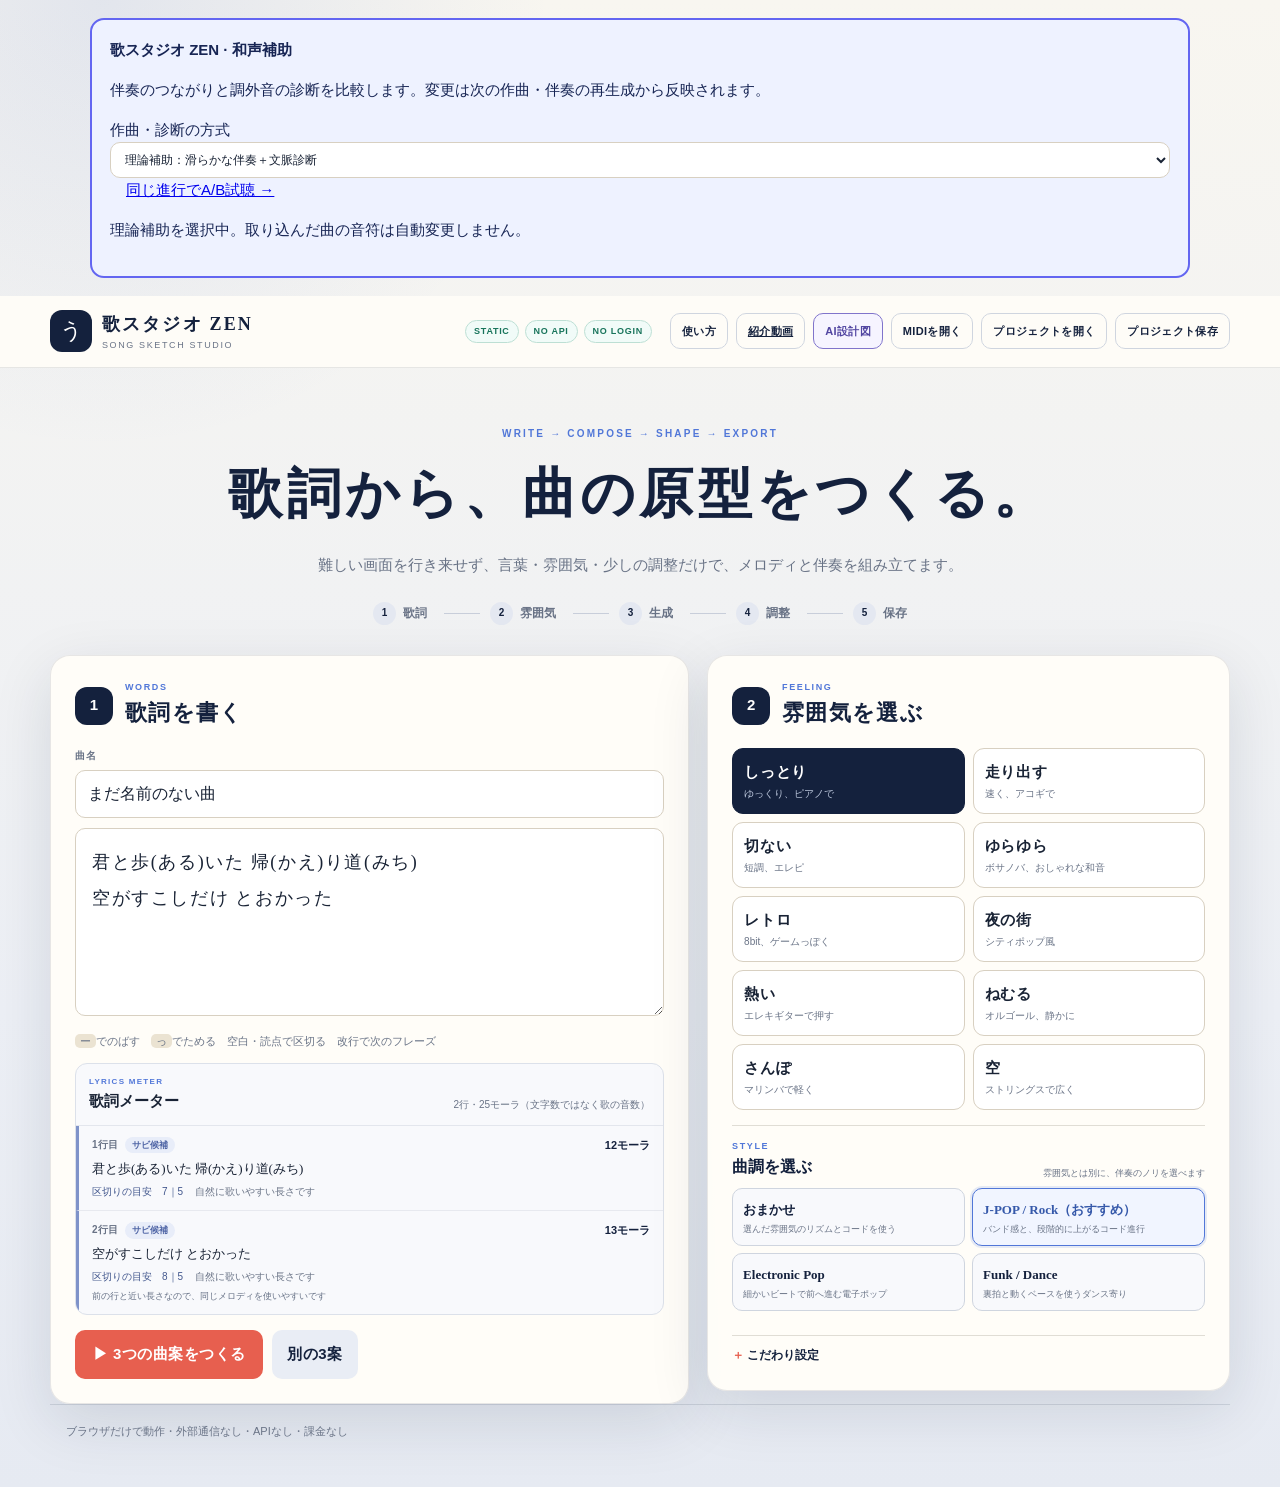
==== commit 9cb9e8f0: "Link introduction videos and distinguish local edition features" ====
--- a/index.html
+++ b/index.html
@@ -27,6 +27,7 @@
     </div>
     <div class="top-actions">
       <button class="button ghost compact" id="helpBtn">使い方</button>
+      <a class="button ghost compact" href="introduction.html">紹介動画</a>
       <button class="button ghost compact blueprint-launch" id="blueprintBtn">AI設計図</button>
       <input id="blueprintFile" type="file" accept=".utagenkou-blueprint.json,.json,application/json" hidden>
       <button class="button ghost compact" id="loadMidiBtn">MIDIを開く</button>
@@ -105,31 +106,6 @@
         </details>
       </section>
     </div>
-
-    <section class="audio-dev-panel" id="audioDevPanel" hidden aria-labelledby="audioDevHeading">
-      <div>
-        <p class="eyebrow">SOUNDFONT PLAYBACK</p>
-        <h2 id="audioDevHeading">好きな楽器音で曲を聴く</h2>
-        <p>作曲結果とMIDIは変えず、再生音源だけを切り替えます。選んだSoundFontはこの端末内だけで読み込み、外部へ送信しません。</p>
-      </div>
-      <label>再生バックエンド
-        <select id="audioBackendSel">
-          <option value="current">Current Synth</option>
-          <option value="spessasynth">SpessaSynth + SoundFont</option>
-        </select>
-      </label>
-      <label class="soundfont-file-label">ローカルSoundFont
-        <input id="soundFontFile" type="file" accept=".sf2,.sf3,.dls">
-        <span class="audio-cache-row">
-          <span><input id="rememberSoundFont" type="checkbox" checked> この端末に記憶する</span>
-          <button id="forgetSoundFont" type="button">記憶を消す</button>
-        </span>
-      </label>
-      <div class="audio-dev-state">
-        <strong id="audioBackendStatus">Current Synth</strong>
-        <small>Song fingerprint: <code id="audioSongFingerprint">未生成</code></small>
-      </div>
-    </section>
 
     <section class="studio" id="studio" aria-labelledby="studioHeading" hidden>
       <div class="studio-header">
--- a/css/style.css
+++ b/css/style.css
@@ -130,10 +130,7 @@
 
 .studio{margin:22px 0 36px;overflow:hidden}
 .studio[hidden]{display:none}
-.audio-dev-panel{margin:22px 0 0;padding:18px 20px;border:1px dashed #8698c4;border-radius:15px;background:#f3f6fd;display:grid;grid-template-columns:minmax(260px,1fr) 190px minmax(240px,.75fr);gap:16px;align-items:end}
-.audio-dev-panel[hidden]{display:none}.audio-dev-panel h2{margin:0;color:var(--ink);font-family:var(--mincho);font-size:19px}.audio-dev-panel p:not(.eyebrow){margin:4px 0 0;color:var(--muted);font-size:10px}.audio-dev-panel>label{display:flex;flex-direction:column;gap:5px;color:var(--muted);font-size:10px;font-weight:800}.audio-dev-panel input[type="file"]{max-width:100%;font-size:10px}.audio-dev-state{display:flex;flex-direction:column;gap:2px}.audio-dev-state strong{color:var(--ink);font-size:12px}.audio-dev-state small{color:var(--muted);font-size:9px}.audio-dev-state code{color:#42578d}
 .audio-cache-row{display:flex;align-items:center;justify-content:space-between;gap:8px;font-size:9px;font-weight:600}.audio-cache-row>span{display:flex;align-items:center;gap:3px}.audio-cache-row button{border:1px solid var(--line);border-radius:7px;background:#fff;color:var(--muted);padding:4px 7px;font:inherit;cursor:pointer}.audio-cache-row button:hover{color:var(--ink);border-color:#9daed4}.audio-cache-row button:disabled,.audio-cache-row input:disabled{opacity:.5;cursor:not-allowed}
-.audio-dev-panel.has-builtin-soundfont .soundfont-file-label{display:none}
 .studio-header{display:flex;justify-content:space-between;align-items:center;gap:16px;padding:22px 24px;border-bottom:1px solid #e1ded6}
 .studio-header h2{font-size:25px}.studio-header>div>p:last-child{margin:5px 0 0;color:var(--muted);font-size:12px}
 .transport{display:flex;gap:8px;flex-wrap:wrap}
@@ -179,13 +176,13 @@
 .blueprint-dialog{width:min(820px,calc(100% - 28px))}.blueprint-intro{margin:13px 0;color:var(--muted);font-size:12px;line-height:1.8}.blueprint-flow{display:flex;align-items:center;justify-content:center;gap:8px;flex-wrap:wrap;margin:13px 0 16px;padding:10px;border-radius:11px;background:#f1f4fb;color:#42506d;font-size:10px}.blueprint-flow span{display:flex;align-items:center;gap:5px}.blueprint-flow b{display:grid;place-items:center;width:21px;height:21px;border-radius:50%;background:#6357b9;color:#fff;font-size:9px}.blueprint-flow i{color:#9aa5bd;font-style:normal}.blueprint-text-label{display:block;margin-bottom:6px;color:var(--ink);font-size:11px;font-weight:800}.blueprint-text{display:block;width:100%;min-height:310px;resize:vertical;border:1px solid #cfd5df;border-radius:12px;background:#fbfcff;color:#1e2a42;padding:13px;font:11px/1.6 Consolas,"Cascadia Mono",monospace;tab-size:2}.blueprint-text:focus{outline:2px solid rgba(99,87,185,.22);border-color:#6357b9}.blueprint-status{margin:10px 0;padding:9px 11px;border-radius:9px;background:#f0f2f6;color:var(--muted);font-size:11px;line-height:1.6}.blueprint-status[data-kind="error"]{background:#fff0f1;color:#8c2f39}.blueprint-status[data-kind="ok"]{background:#edf9f4;color:#26664f}.blueprint-tools,.blueprint-actions{display:flex;gap:8px;flex-wrap:wrap}.blueprint-tools{margin:10px 0 14px}.blueprint-tools .button{font-size:10px;padding:8px 10px}.blueprint-actions{justify-content:flex-end}.blueprint-actions .button{min-width:130px}
 
 @media(max-width:900px){
-  .setup-grid{grid-template-columns:1fr}.audio-dev-panel{grid-template-columns:1fr 1fr}.audio-dev-panel>div:first-child{grid-column:1/-1}.editors{grid-template-columns:1fr}.editor-card,.editor-card:nth-child(4){border-right:0}.instrument-card,.vocal-card,.drum-card{grid-column:auto}.instrument-grid{grid-template-columns:repeat(2,minmax(0,1fr))}.vocal-flow{grid-template-columns:1fr}.vocal-flow>span{display:none}.vocal-controls{grid-template-columns:1fr 1fr}
+  .setup-grid{grid-template-columns:1fr}.editors{grid-template-columns:1fr}.editor-card,.editor-card:nth-child(4){border-right:0}.instrument-card,.vocal-card,.drum-card{grid-column:auto}.instrument-grid{grid-template-columns:repeat(2,minmax(0,1fr))}.vocal-flow{grid-template-columns:1fr}.vocal-flow>span{display:none}.vocal-controls{grid-template-columns:1fr 1fr}
   .chord-editor{grid-template-columns:repeat(2,minmax(0,1fr))}
 }
 @media(max-width:680px){
   .topbar{position:static;flex-wrap:wrap}.privacy-badges{order:3;width:100%}.top-actions{margin-left:auto}.top-actions .button{font-size:10px;padding:7px 8px}
   .wrap{width:min(100% - 20px,1180px)}.intro{padding:34px 0 20px}.intro h1{font-size:31px}.flow{flex-wrap:wrap;row-gap:8px}.flow li:not(:last-child)::after{width:8px;margin:0 4px}.flow li{font-size:9px}.flow span{font-size:10px}
-  .panel{padding:17px;border-radius:15px}.moods{grid-template-columns:repeat(2,minmax(0,1fr))}.tweak-grid{grid-template-columns:1fr}.audio-dev-panel{grid-template-columns:1fr}.audio-dev-panel>div:first-child{grid-column:auto}.studio{border-radius:15px}.studio-header{align-items:flex-start;flex-direction:column;padding:17px}.transport{width:100%}.transport .button{flex:1;min-width:110px}.candidate-chooser{grid-template-columns:1fr;padding:17px}.candidate-list{grid-template-columns:1fr}.quick-shape{align-items:flex-start;flex-direction:column;padding:17px}.quick-shape-actions{width:100%;justify-content:flex-start}.advanced-tools>summary{padding:14px 17px}.advanced-tools>summary span{display:none}.editors .editor-card{padding:17px}.instrument-title-row{align-items:stretch;flex-direction:column;gap:10px}.ensemble-label{align-items:stretch;flex-direction:column}.ensemble-label select{min-width:0}.instrument-grid{grid-template-columns:1fr}.vocal-controls{grid-template-columns:1fr}
+  .panel{padding:17px;border-radius:15px}.moods{grid-template-columns:repeat(2,minmax(0,1fr))}.tweak-grid{grid-template-columns:1fr}.studio{border-radius:15px}.studio-header{align-items:flex-start;flex-direction:column;padding:17px}.transport{width:100%}.transport .button{flex:1;min-width:110px}.candidate-chooser{grid-template-columns:1fr;padding:17px}.candidate-list{grid-template-columns:1fr}.quick-shape{align-items:flex-start;flex-direction:column;padding:17px}.quick-shape-actions{width:100%;justify-content:flex-start}.advanced-tools>summary{padding:14px 17px}.advanced-tools>summary span{display:none}.editors .editor-card{padding:17px}.instrument-title-row{align-items:stretch;flex-direction:column;gap:10px}.ensemble-label{align-items:stretch;flex-direction:column}.ensemble-label select{min-width:0}.instrument-grid{grid-template-columns:1fr}.vocal-controls{grid-template-columns:1fr}
   .drum-grid{grid-template-columns:56px repeat(16,25px)}footer{flex-direction:column}
   .meter-head{align-items:flex-start;flex-direction:column}.meter-head-actions{align-items:flex-start}.meter-head small{text-align:left}.help-dialog{padding:18px}.help-dialog-head h2{font-size:21px}.blueprint-text{min-height:260px}.blueprint-actions .button{flex:1;min-width:0}
 }
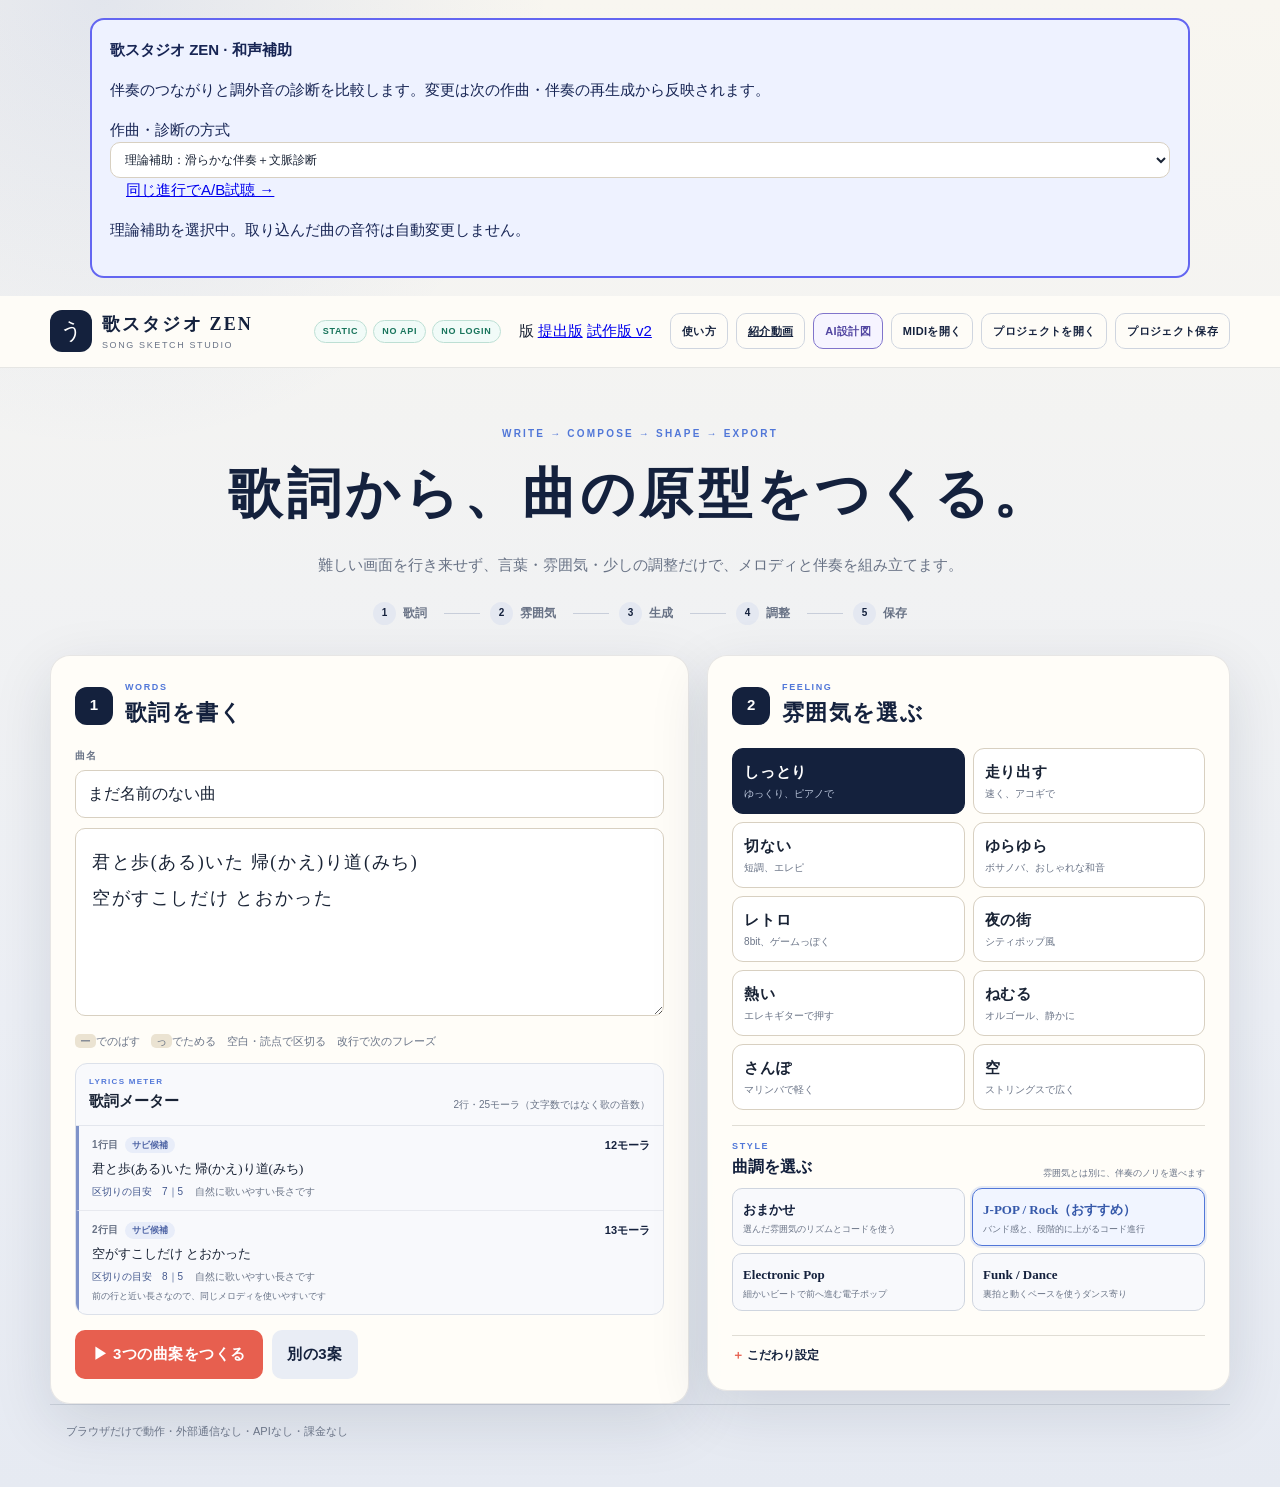
==== commit cb6407d7: "Add files via upload" ====
--- a/index.html
+++ b/index.html
@@ -25,6 +25,11 @@
     <div class="privacy-badges" aria-label="動作方式">
       <span>STATIC</span><span>NO API</span><span>NO LOGIN</span>
     </div>
+    <nav class="edition-switch" aria-label="版の切り替え">
+      <span class="edition-label">版</span>
+      <a aria-current="page" href="index.html?ed=zen">提出版</a>
+      <a href="v2/index.html" title="物理モデル音源で演奏する試作版を開きます">試作版 v2</a>
+    </nav>
     <div class="top-actions">
       <button class="button ghost compact" id="helpBtn">使い方</button>
       <a class="button ghost compact" href="introduction.html">紹介動画</a>
@@ -229,6 +234,23 @@
     <span>ブラウザだけで動作・外部通信なし・APIなし・課金なし</span>
   </footer>
 </div>
+
+<dialog class="help-dialog edition-dialog" id="editionDialog" aria-labelledby="editionHeading">
+  <div class="help-dialog-head">
+    <div><p class="eyebrow">CHOOSE EDITION</p><h2 id="editionHeading">どちらの版を使いますか？</h2></div>
+  </div>
+  <div class="edition-choices">
+    <button type="button" class="edition-choice" id="editionZen">
+      <strong>提出版</strong>
+      <span>コンテストに応募した版です。紹介動画と同じ画面で、MIDI読み込み・歌声WAVの重ね再生・こだわり設定が使えます。</span>
+    </button>
+    <button type="button" class="edition-choice is-new" id="editionV2">
+      <strong>試作版 v2 <em>NEW</em></strong>
+      <span>応募後に作っている版です。録音素材を使わず、弦・皮・ハンマー・唇の振動を計算する物理モデル音源で演奏します。歌詞なしのBGMも作れます。</span>
+    </button>
+  </div>
+  <label class="edition-remember"><input type="checkbox" id="editionRemember"> 次から聞かない（画面上部の「版」でいつでも切り替えられます）</label>
+</dialog>
 
 <dialog class="help-dialog" id="helpDialog" aria-labelledby="helpHeading">
   <div class="help-dialog-head">
@@ -300,5 +322,6 @@
 <script src="js/project.js"></script>
 <script src="js/view.js"></script>
 <script src="js/main.js"></script>
+<script src="js/edition.js"></script>
 </body>
 </html>
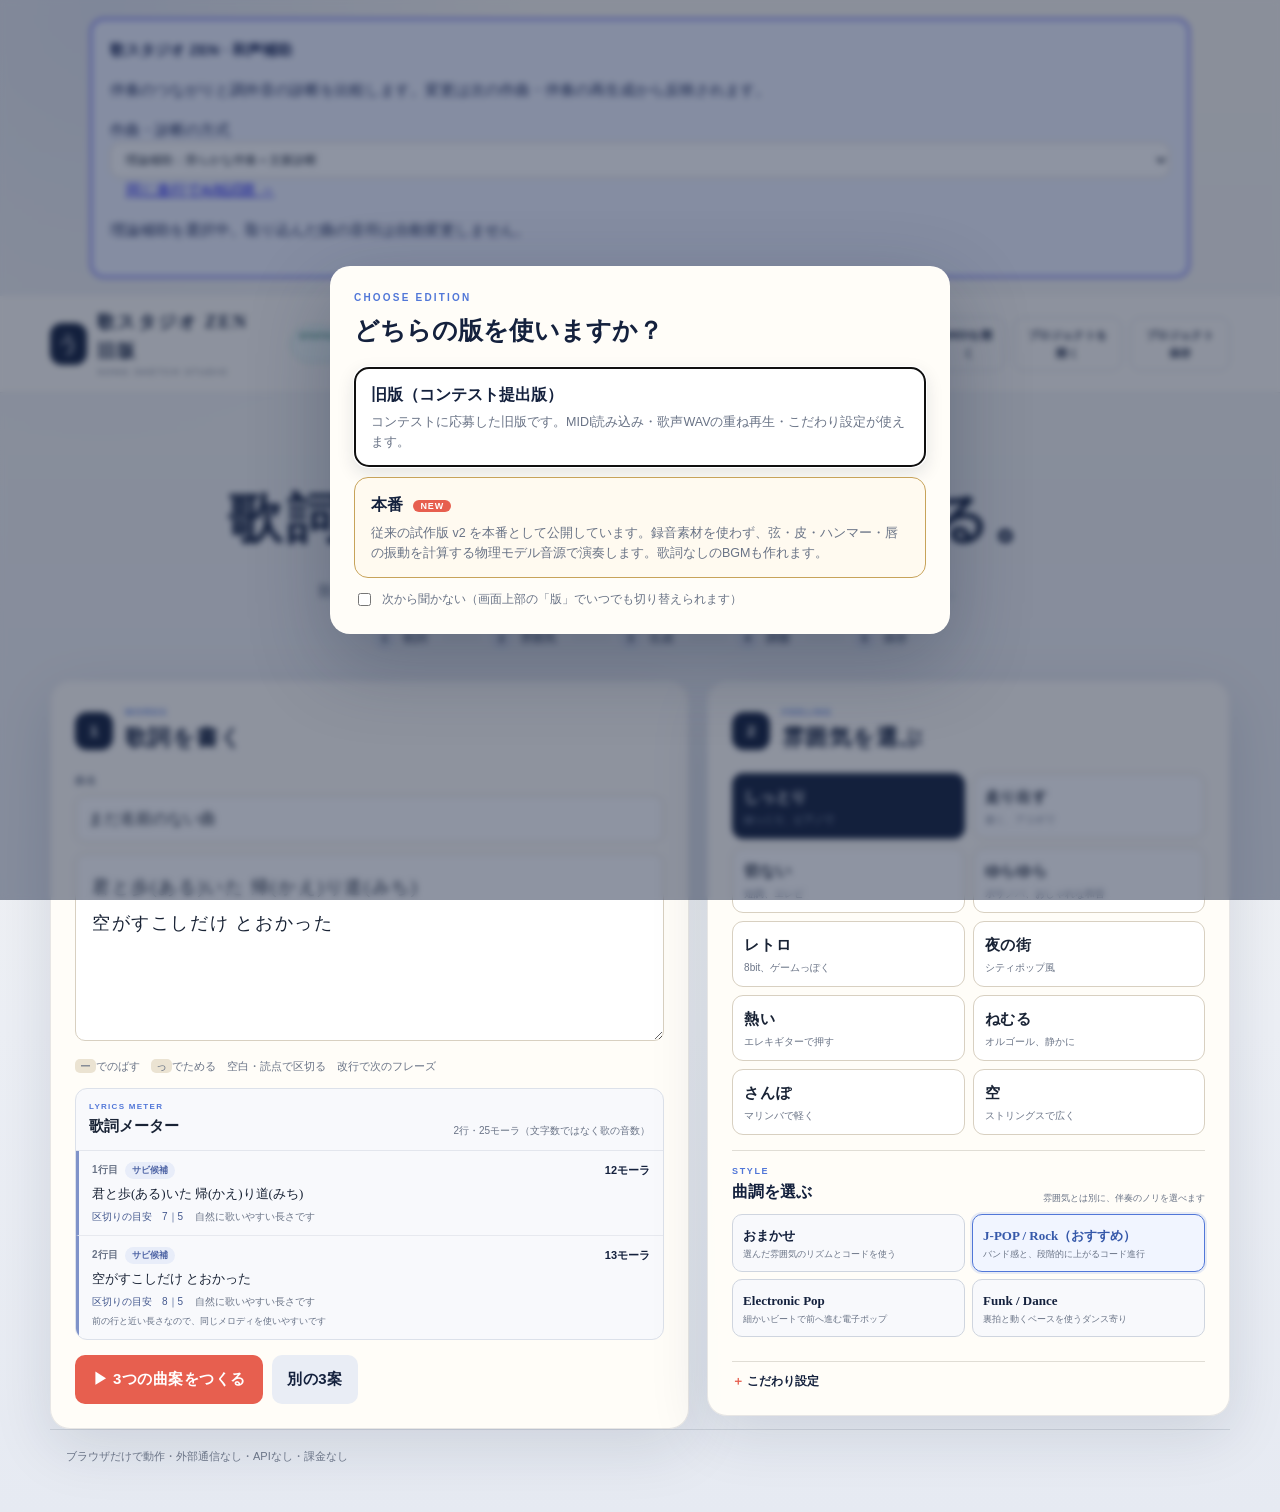
==== commit f64e4bec: "Promote v2 to production and label contest edition as legacy" ====
--- a/index.html
+++ b/index.html
@@ -4,7 +4,7 @@
 <meta charset="UTF-8">
 <meta name="viewport" content="width=device-width, initial-scale=1.0">
 <meta name="theme-color" content="#14213d">
-<title>歌スタジオ ZEN — 歌詞から曲をつくる</title>
+<title>歌スタジオ ZEN 旧版 — 歌詞から曲をつくる</title>
 <link rel="stylesheet" href="css/style.css">
 </head>
 <body>
@@ -20,15 +20,15 @@
   <header class="topbar">
     <a class="brand" href="index.html" aria-label="うた原稿 STUDIO ホーム">
       <span class="brand-mark">う</span>
-      <span><strong>歌スタジオ ZEN</strong><small>SONG SKETCH STUDIO</small></span>
+      <span><strong>歌スタジオ ZEN 旧版</strong><small>SONG SKETCH STUDIO</small></span>
     </a>
     <div class="privacy-badges" aria-label="動作方式">
       <span>STATIC</span><span>NO API</span><span>NO LOGIN</span>
     </div>
     <nav class="edition-switch" aria-label="版の切り替え">
       <span class="edition-label">版</span>
-      <a aria-current="page" href="index.html?ed=zen">提出版</a>
-      <a href="v2/index.html" title="物理モデル音源で演奏する試作版を開きます">試作版 v2</a>
+      <a aria-current="page" href="index.html?ed=zen">旧版（コンテスト提出版）</a>
+      <a href="v2/index.html" title="物理モデル音源で演奏する本番を開きます">本番</a>
     </nav>
     <div class="top-actions">
       <button class="button ghost compact" id="helpBtn">使い方</button>
@@ -241,12 +241,12 @@
   </div>
   <div class="edition-choices">
     <button type="button" class="edition-choice" id="editionZen">
-      <strong>提出版</strong>
-      <span>コンテストに応募した版です。紹介動画と同じ画面で、MIDI読み込み・歌声WAVの重ね再生・こだわり設定が使えます。</span>
+      <strong>旧版（コンテスト提出版）</strong>
+      <span>コンテストに応募した旧版です。MIDI読み込み・歌声WAVの重ね再生・こだわり設定が使えます。</span>
     </button>
     <button type="button" class="edition-choice is-new" id="editionV2">
-      <strong>試作版 v2 <em>NEW</em></strong>
-      <span>応募後に作っている版です。録音素材を使わず、弦・皮・ハンマー・唇の振動を計算する物理モデル音源で演奏します。歌詞なしのBGMも作れます。</span>
+      <strong>本番 <em>NEW</em></strong>
+      <span>従来の試作版 v2 を本番として公開しています。録音素材を使わず、弦・皮・ハンマー・唇の振動を計算する物理モデル音源で演奏します。歌詞なしのBGMも作れます。</span>
     </button>
   </div>
   <label class="edition-remember"><input type="checkbox" id="editionRemember"> 次から聞かない（画面上部の「版」でいつでも切り替えられます）</label>
--- a/css/style.css
+++ b/css/style.css
@@ -204,3 +204,18 @@
 .checkup-warn{color:#7a5a1e}
 .checkup-manual{margin-left:6px;padding:1px 6px;border:1px solid #cbd6ed;border-radius:999px;background:#fff;color:#5b6b88;font-size:10px}
 .midi-checkup{padding:12px 24px;border-bottom:1px solid #d9dfeb;background:#fbfaf4;color:#3c4657;font-size:12px;line-height:1.7}
+
+/* 版の切り替え（提出版／試作版 v2） */
+.edition-switch{display:flex;align-items:center;gap:2px;padding:3px;border:1px solid var(--line);border-radius:999px;background:#fff}
+.edition-label{padding:0 6px 0 8px;color:var(--muted);font-size:10px;font-weight:700;letter-spacing:.1em}
+.edition-switch a{padding:6px 12px;border-radius:999px;color:var(--ink);font-size:11px;font-weight:700;text-decoration:none;white-space:nowrap}
+.edition-switch a:hover{background:#eef1f6}
+.edition-switch a[aria-current="page"]{background:var(--ink);color:#fff}
+.edition-choices{display:grid;gap:10px;margin:16px 0 12px}
+.edition-choice{display:flex;flex-direction:column;align-items:flex-start;gap:4px;text-align:left;padding:14px 16px;border:1px solid var(--line);border-radius:14px;background:#fff;color:var(--text);cursor:pointer;font:inherit}
+.edition-choice:hover,.edition-choice:focus-visible{border-color:var(--ink);box-shadow:0 6px 18px rgba(20,33,61,.12)}
+.edition-choice strong{color:var(--ink);font-size:16px}
+.edition-choice span{color:var(--muted);font-size:12.5px;line-height:1.6}
+.edition-choice.is-new{border-color:#c7a35a;background:#fffaf0}
+.edition-choice em{margin-left:6px;padding:1px 7px;border-radius:999px;background:var(--coral);color:#fff;font-size:9px;font-style:normal;letter-spacing:.1em;vertical-align:middle}
+.edition-remember{display:flex;align-items:center;gap:8px;color:var(--muted);font-size:12px}
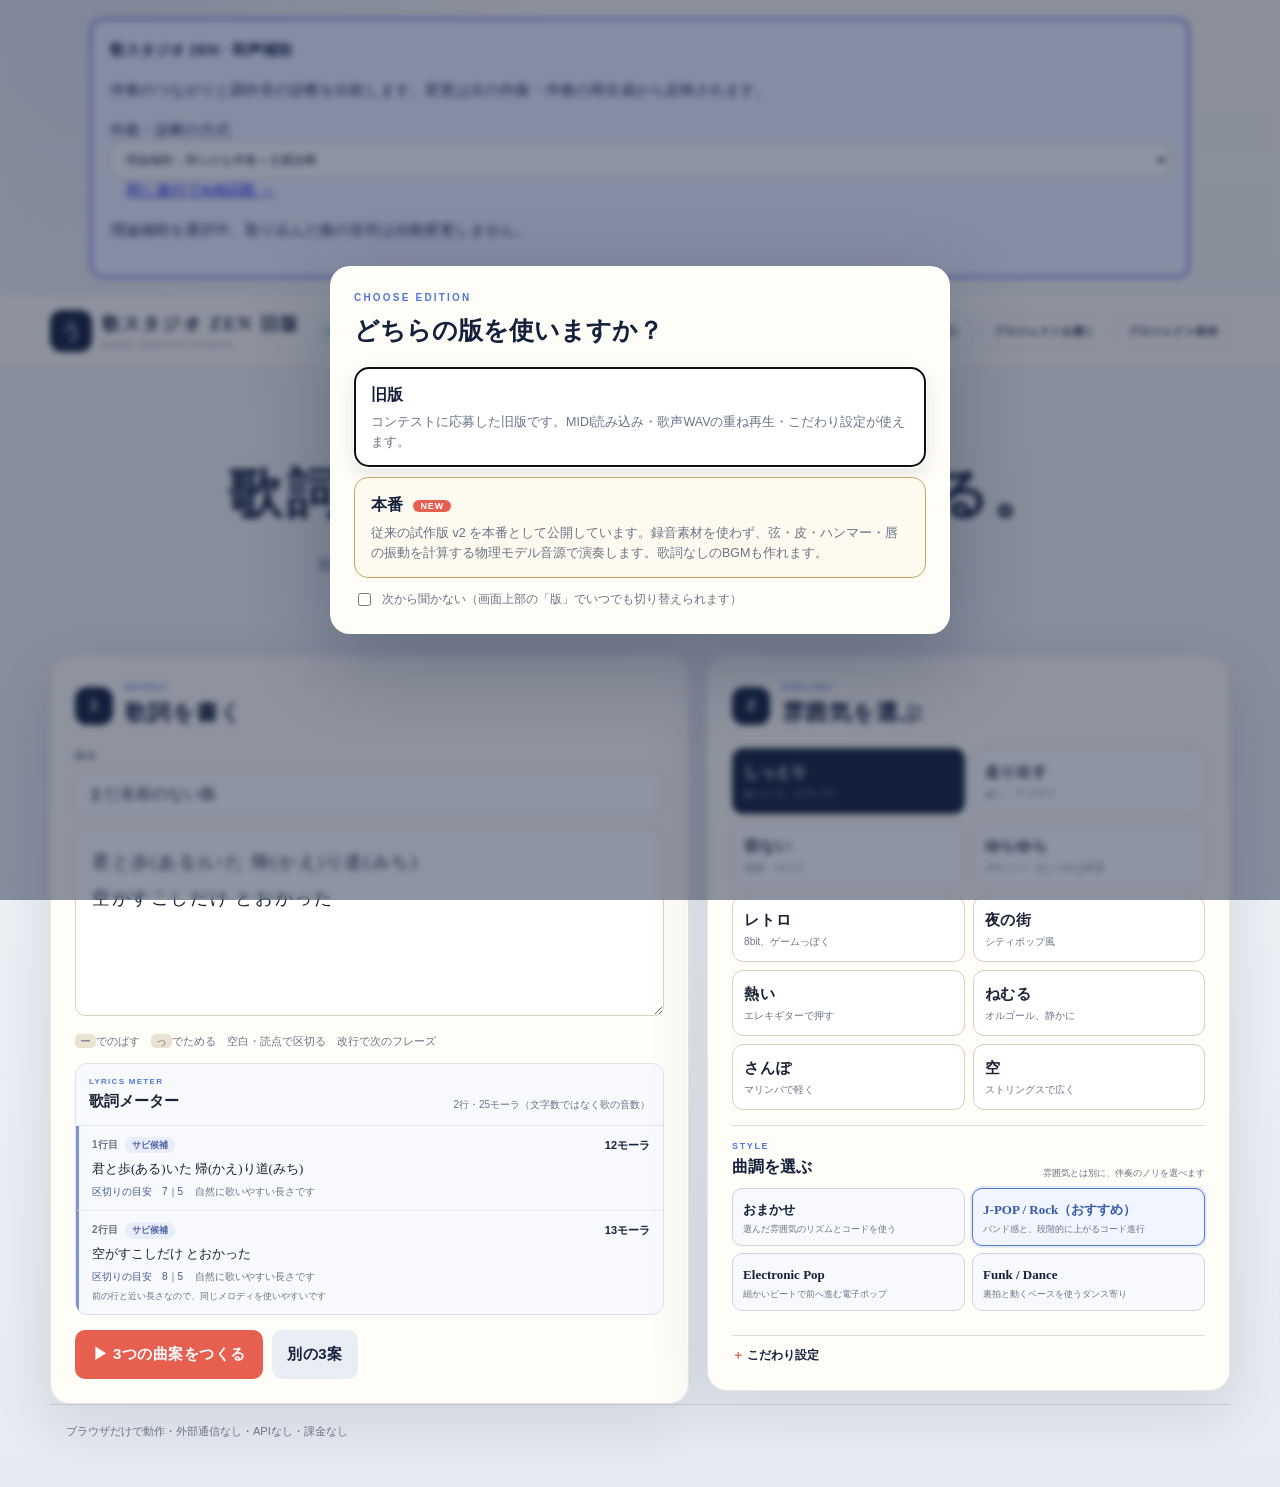
==== commit 5baecbf6: "Identify production v2 as the contest submission target" ====
--- a/index.html
+++ b/index.html
@@ -27,7 +27,7 @@
     </div>
     <nav class="edition-switch" aria-label="版の切り替え">
       <span class="edition-label">版</span>
-      <a aria-current="page" href="index.html?ed=zen">旧版（コンテスト提出版）</a>
+      <a aria-current="page" href="index.html?ed=zen">旧版</a>
       <a href="v2/index.html" title="物理モデル音源で演奏する本番を開きます">本番</a>
     </nav>
     <div class="top-actions">
@@ -241,7 +241,7 @@
   </div>
   <div class="edition-choices">
     <button type="button" class="edition-choice" id="editionZen">
-      <strong>旧版（コンテスト提出版）</strong>
+      <strong>旧版</strong>
       <span>コンテストに応募した旧版です。MIDI読み込み・歌声WAVの重ね再生・こだわり設定が使えます。</span>
     </button>
     <button type="button" class="edition-choice is-new" id="editionV2">
